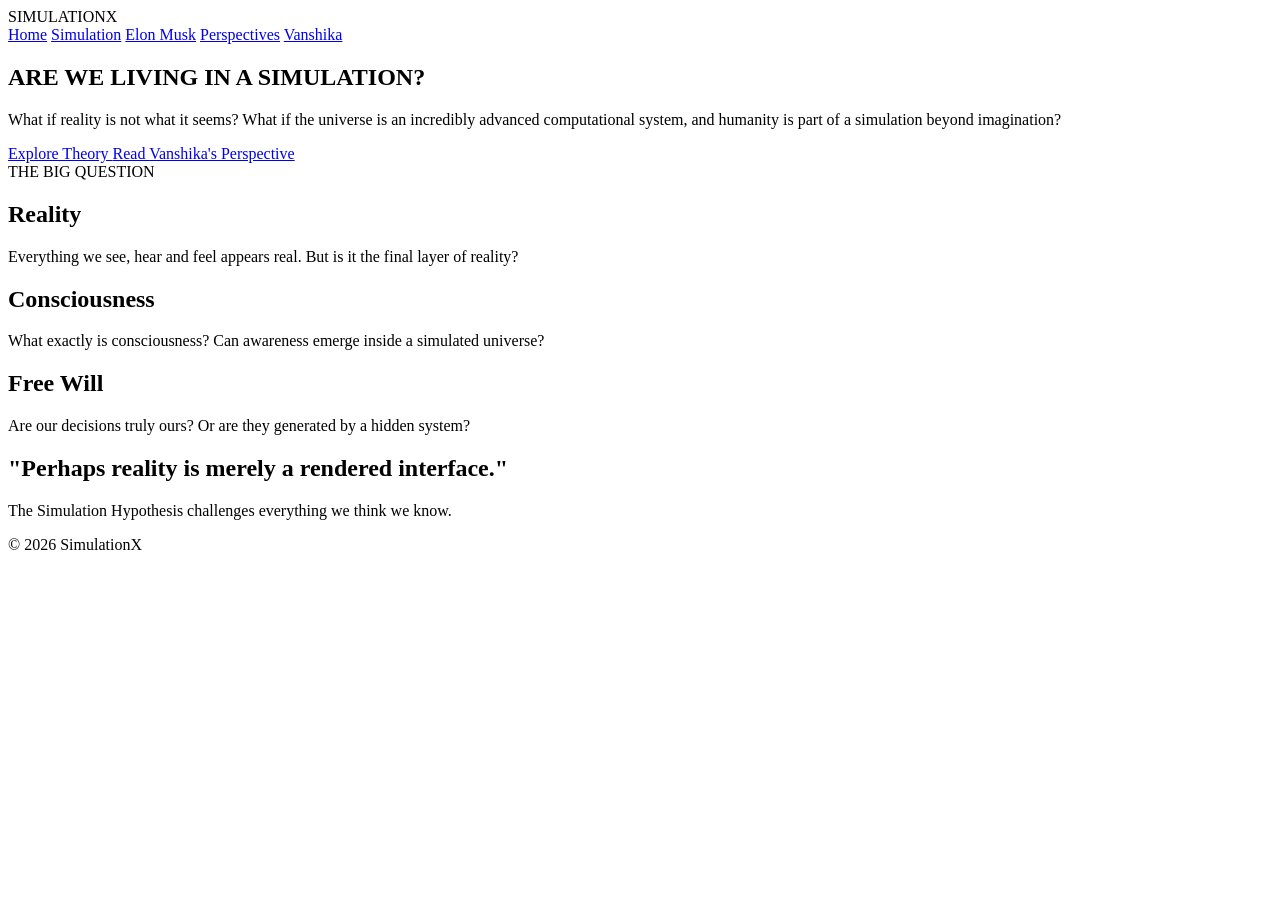
==== index.html @ 18ea6c25 "Create index.html" ====
<!DOCTYPE html>
<html lang="en">
<head>
<meta charset="UTF-8">
<meta name="viewport" content="width=device-width, initial-scale=1.0">
<title>Simulation Theory | Reality Beyond Reality</title>

<link rel="stylesheet" href="style.css">

<link href="https://fonts.googleapis.com/css2?family=Orbitron:wght@400;600;800&family=Poppins:wght@300;400;500;600&display=swap" rel="stylesheet">
</head>

<body>

<div id="particles"></div>

<header class="navbar">
    <div class="logo">
        SIMULATION<span>X</span>
    </div>

    <nav>
        <a href="index.html">Home</a>
        <a href="simulation.html">Simulation</a>
        <a href="elon.html">Elon Musk</a>
        <a href="perspectives.html">Perspectives</a>
        <a href="vanshika.html">Vanshika</a>
    </nav>
</header>

<section class="hero">

<div class="hero-content">

<div class="glow-circle"></div>

<h1>
ARE WE LIVING IN A
<span>SIMULATION?</span>
</h1>

<p>
What if reality is not what it seems?
What if the universe is an incredibly advanced computational system,
and humanity is part of a simulation beyond imagination?
</p>

<div class="hero-buttons">

<a href="simulation.html" class="btn">
Explore Theory
</a>

<a href="vanshika.html" class="btn-outline">
Read Vanshika's Perspective
</a>

</div>

</div>

</section>

<section class="section">

<div class="section-title">
THE BIG QUESTION
</div>

<div class="grid">

<div class="glass-card">
<h2>Reality</h2>

<p>
Everything we see, hear and feel appears real.
But is it the final layer of reality?
</p>
</div>

<div class="glass-card">
<h2>Consciousness</h2>

<p>
What exactly is consciousness?
Can awareness emerge inside a simulated universe?
</p>
</div>

<div class="glass-card">
<h2>Free Will</h2>

<p>
Are our decisions truly ours?
Or are they generated by a hidden system?
</p>
</div>

</div>

</section>

<section class="quote-section">

<h2>
"Perhaps reality is merely a rendered interface."
</h2>

<p>
The Simulation Hypothesis challenges everything we think we know.
</p>

</section>

<footer>

<p>
© 2026 SimulationX
</p>

</footer>

<script src="script.js"></script>

</body>
                                              </html>
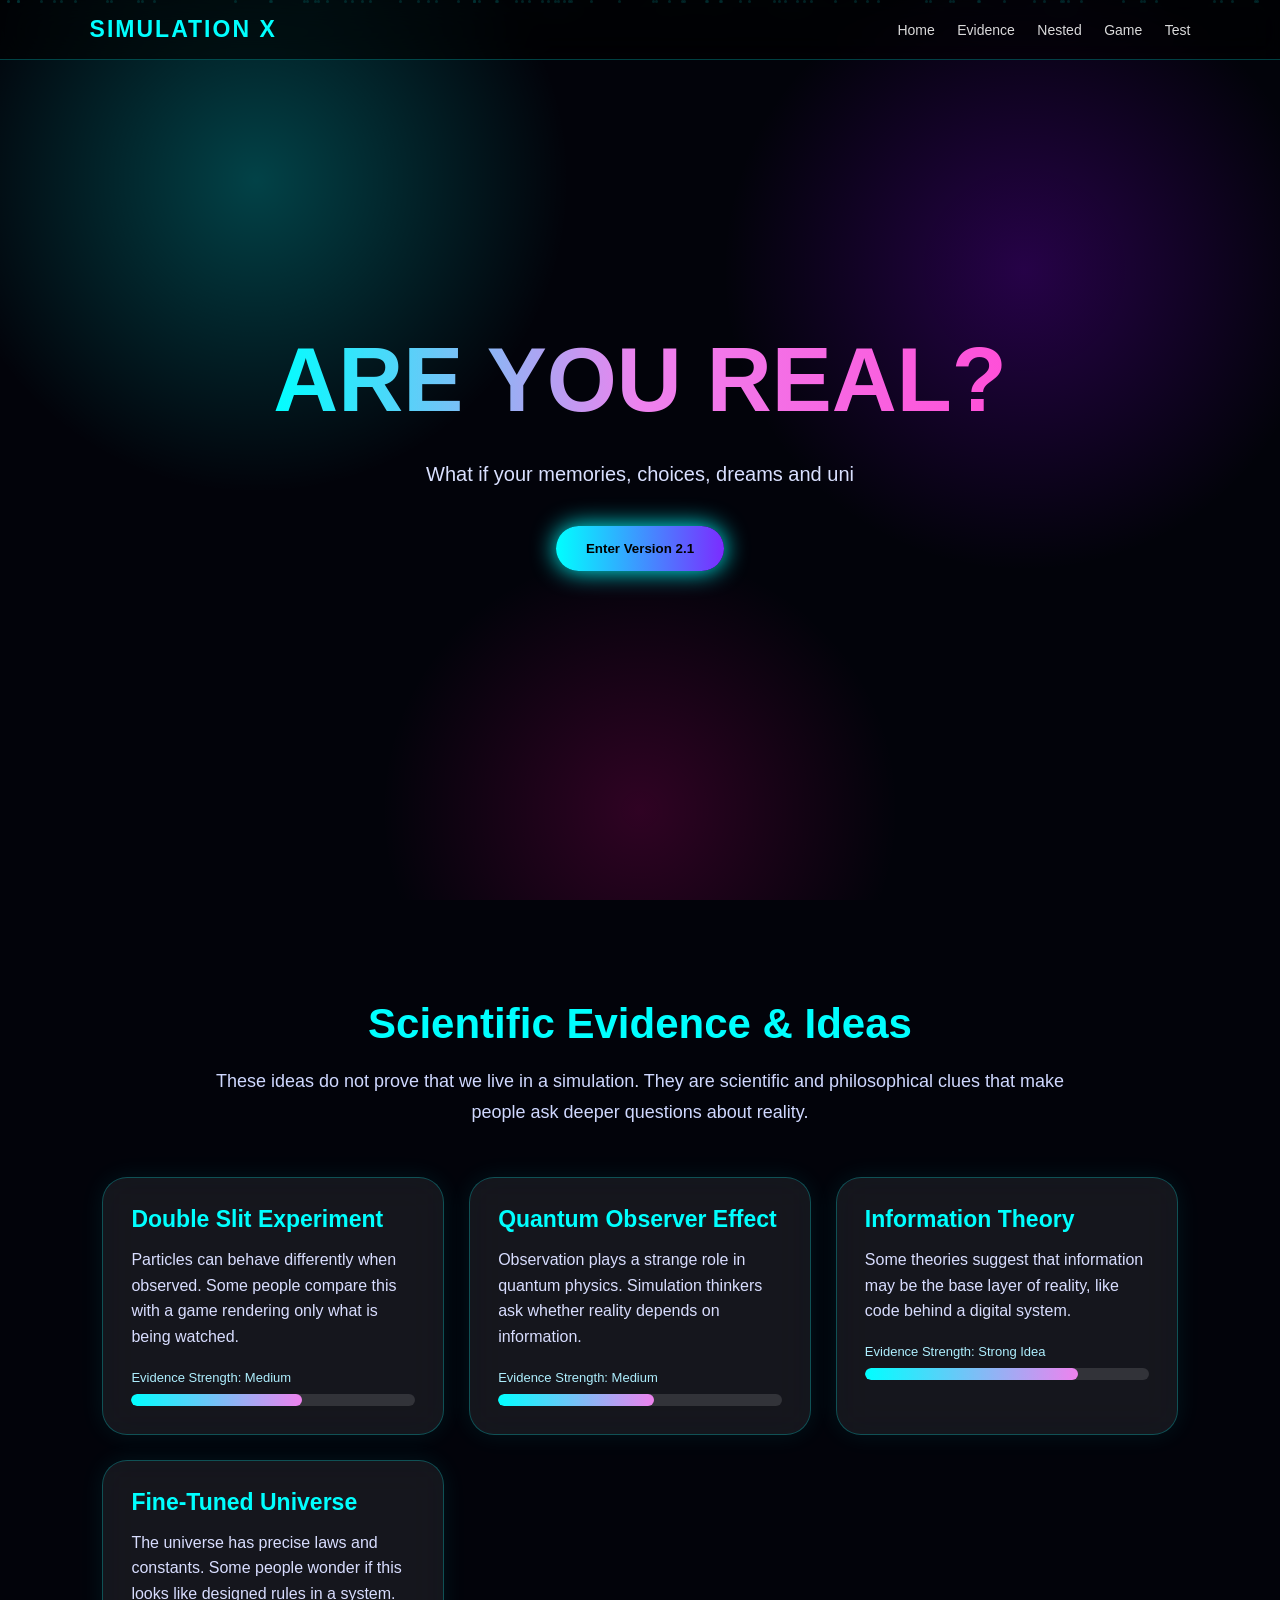
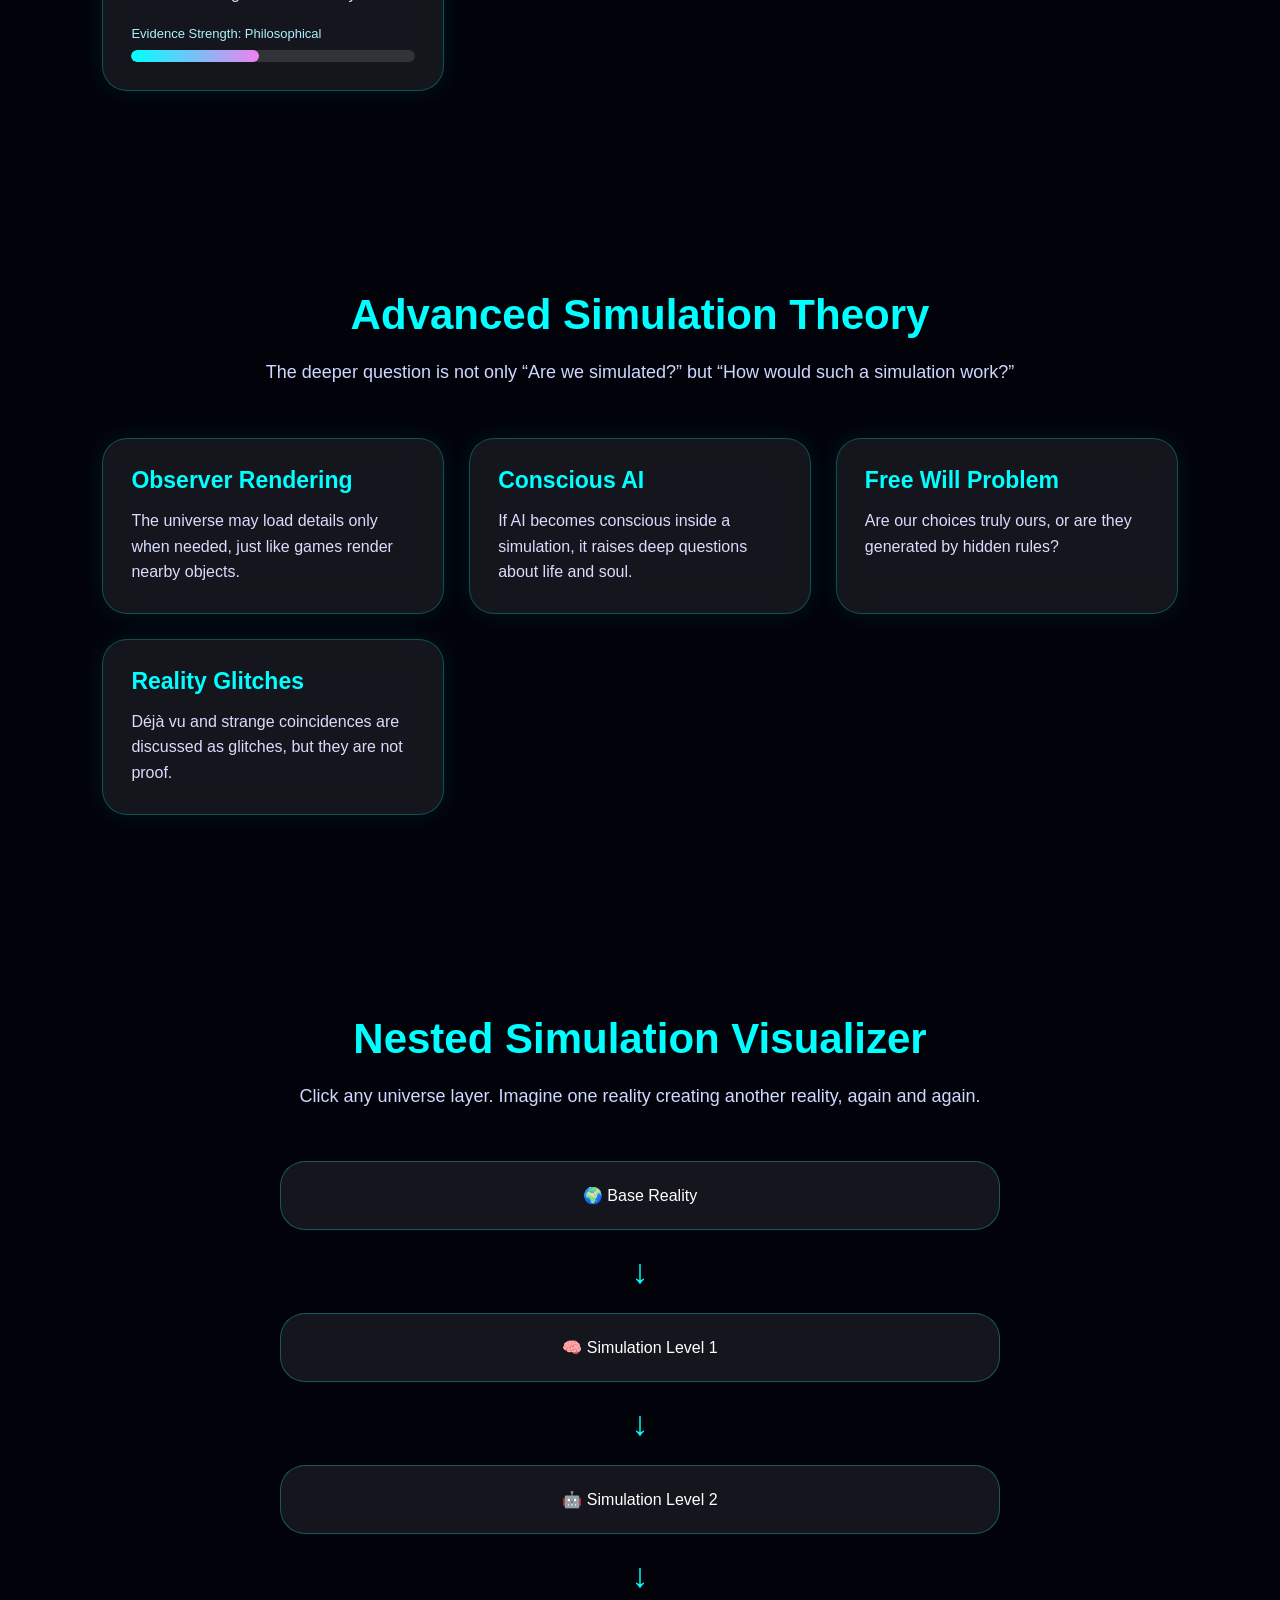
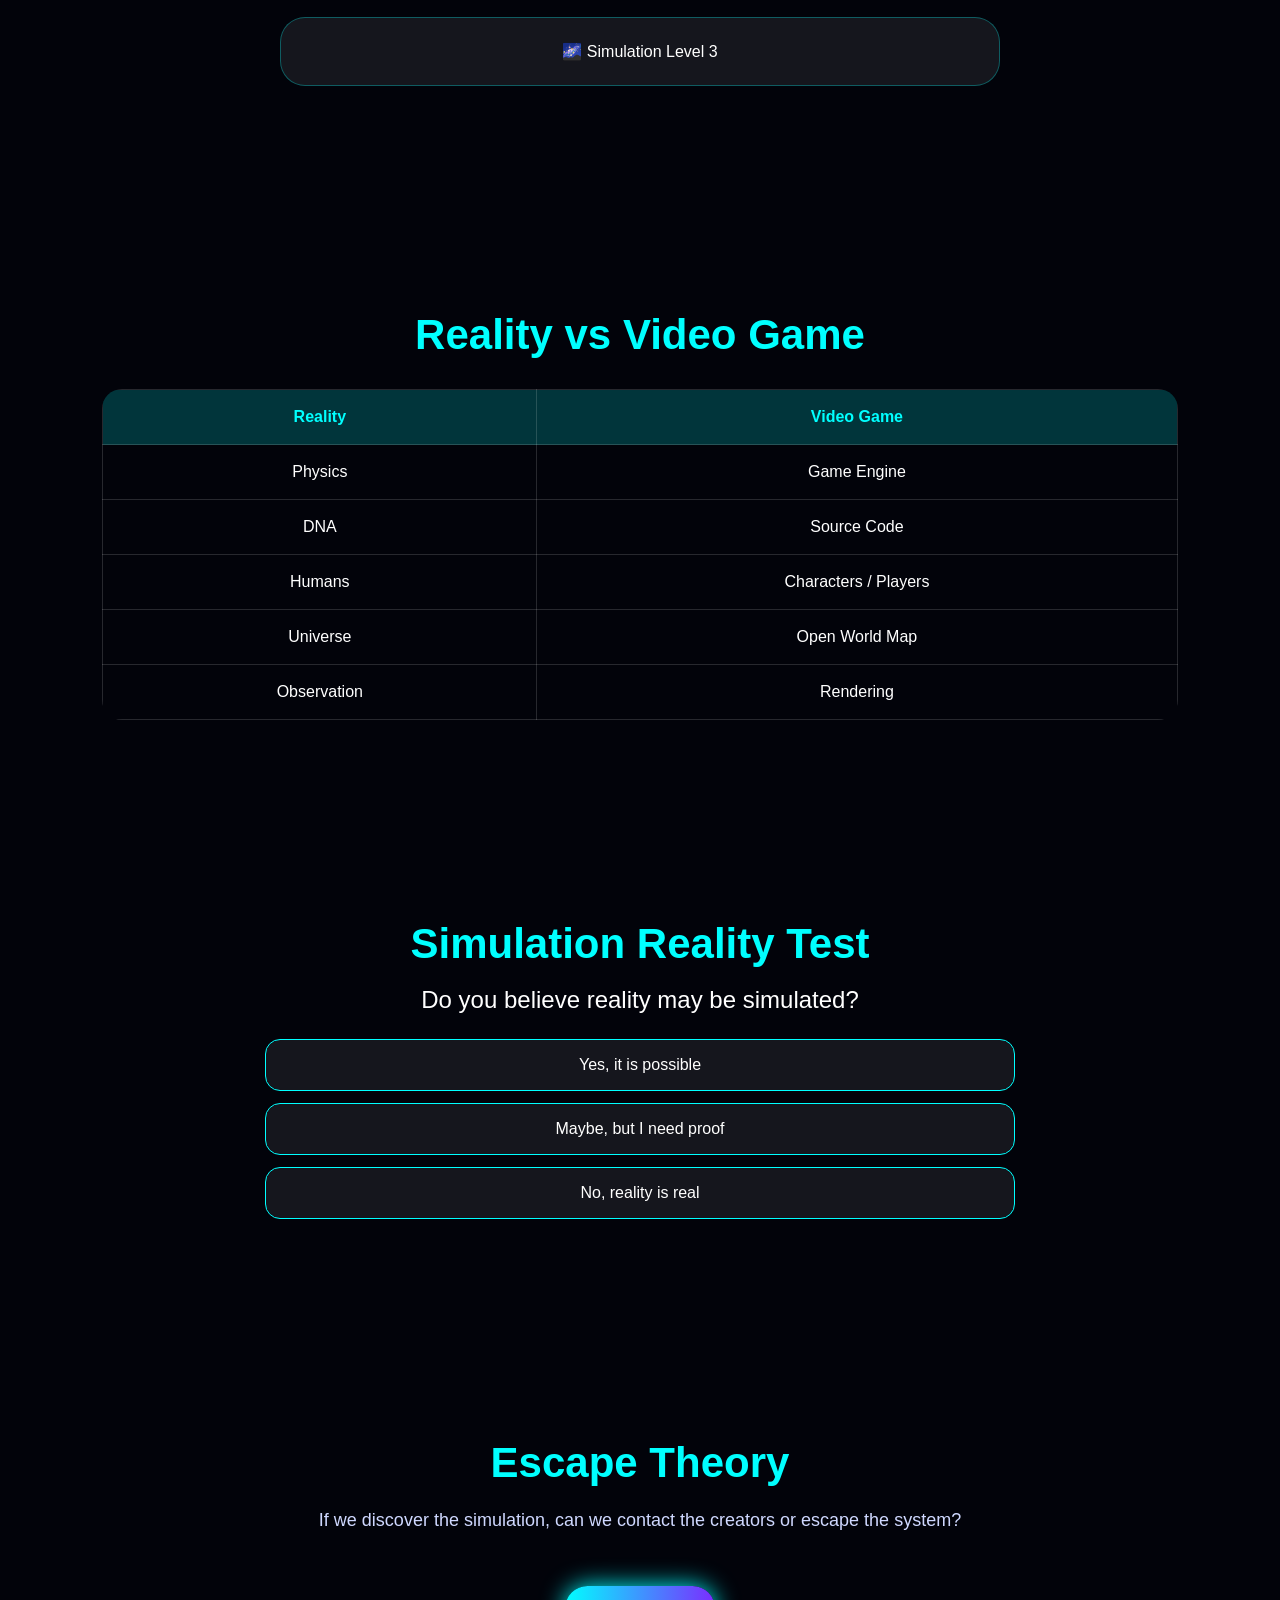
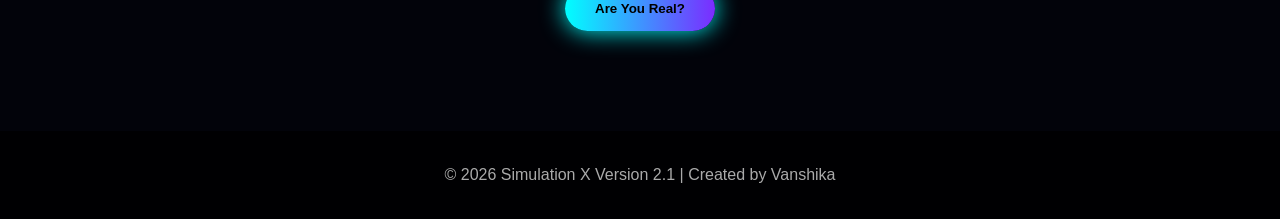
==== commit 9ceb2ec8: "Update index.html" ====
--- a/index.html
+++ b/index.html
@@ -1,126 +1,307 @@
 <!DOCTYPE html>
 <html lang="en">
 <head>
-<meta charset="UTF-8">
-<meta name="viewport" content="width=device-width, initial-scale=1.0">
-<title>Simulation Theory | Reality Beyond Reality</title>
-
-<link rel="stylesheet" href="style.css">
-
-<link href="https://fonts.googleapis.com/css2?family=Orbitron:wght@400;600;800&family=Poppins:wght@300;400;500;600&display=swap" rel="stylesheet">
+  <meta charset="UTF-8" />
+  <meta name="viewport" content="width=device-width, initial-scale=1.0" />
+  <title>Simulation X | Version 2.1</title>
+
+  <style>
+    *{margin:0;padding:0;box-sizing:border-box;font-family:Arial,sans-serif}
+    body{background:#02030a;color:white;overflow-x:hidden}
+    html{scroll-behavior:smooth}
+
+    .bg{
+      position:fixed;inset:0;z-index:-2;
+      background:
+      radial-gradient(circle at 20% 20%,rgba(0,255,255,.25),transparent 25%),
+      radial-gradient(circle at 80% 30%,rgba(145,0,255,.25),transparent 25%),
+      radial-gradient(circle at 50% 90%,rgba(255,0,150,.18),transparent 25%),
+      #02030a;
+    }
+
+    .particles{position:fixed;inset:0;z-index:-1;pointer-events:none}
+    .particle{
+      position:absolute;width:3px;height:3px;background:cyan;border-radius:50%;
+      animation:float 8s linear infinite;opacity:.7
+    }
+    @keyframes float{from{transform:translateY(100vh)}to{transform:translateY(-10vh)}}
+
+    header{
+      position:fixed;top:0;width:100%;z-index:100;
+      padding:16px 7%;display:flex;justify-content:space-between;align-items:center;
+      background:rgba(0,0,0,.6);backdrop-filter:blur(15px);
+      border-bottom:1px solid rgba(0,255,255,.25)
+    }
+    .logo{font-size:23px;font-weight:bold;color:cyan;letter-spacing:2px}
+    nav a{color:white;text-decoration:none;margin-left:18px;font-size:14px;opacity:.85}
+    nav a:hover{color:cyan}
+
+    section{padding:100px 8%}
+    .hero{
+      min-height:100vh;display:flex;align-items:center;justify-content:center;
+      flex-direction:column;text-align:center
+    }
+    .hero h1{
+      font-size:clamp(42px,8vw,90px);
+      background:linear-gradient(90deg,cyan,violet,#ff4fd8);
+      -webkit-background-clip:text;color:transparent;margin-bottom:25px
+    }
+    .hero p{max-width:850px;font-size:20px;color:#d9e0ff;line-height:1.7;margin-bottom:35px}
+
+    .btn{
+      padding:15px 30px;border:none;border-radius:40px;
+      background:linear-gradient(90deg,cyan,#7b2cff);
+      color:black;font-weight:bold;cursor:pointer;
+      box-shadow:0 0 25px cyan;transition:.3s
+    }
+    .btn:hover{transform:scale(1.08);box-shadow:0 0 45px cyan}
+
+    .title{text-align:center;font-size:42px;margin-bottom:18px;color:cyan}
+    .subtitle{text-align:center;color:#cfd8ff;max-width:900px;margin:0 auto 50px;line-height:1.7;font-size:18px}
+
+    .grid{display:grid;grid-template-columns:repeat(auto-fit,minmax(260px,1fr));gap:25px}
+    .card{
+      background:rgba(255,255,255,.08);
+      border:1px solid rgba(0,255,255,.25);
+      border-radius:25px;padding:28px;backdrop-filter:blur(18px);
+      box-shadow:0 0 25px rgba(0,255,255,.08);transition:.3s
+    }
+    .card:hover{transform:translateY(-10px);box-shadow:0 0 35px rgba(0,255,255,.35)}
+    .card h3{color:cyan;margin-bottom:14px;font-size:23px}
+    .card p{color:#d8ddff;line-height:1.6}
+
+    .meter{margin-top:18px}
+    .meter span{font-size:13px;color:#aeefff}
+    .bar{width:100%;height:12px;background:rgba(255,255,255,.12);border-radius:20px;margin-top:8px;overflow:hidden}
+    .fill{height:100%;border-radius:20px;background:linear-gradient(90deg,cyan,violet)}
+
+    .nested-box{max-width:900px;margin:auto;text-align:center}
+    .universe{
+      margin:22px auto;padding:24px;border-radius:25px;
+      background:rgba(255,255,255,.08);
+      border:1px solid rgba(0,255,255,.3);
+      width:80%;transition:.3s;cursor:pointer
+    }
+    .universe:hover{transform:scale(1.04);box-shadow:0 0 30px rgba(0,255,255,.4)}
+    .arrow{font-size:34px;color:cyan;margin:5px}
+
+    .compare{width:100%;border-collapse:collapse;margin-top:30px;border-radius:20px;overflow:hidden}
+    .compare th,.compare td{border:1px solid rgba(255,255,255,.15);padding:18px;text-align:center}
+    .compare th{background:rgba(0,255,255,.2);color:cyan}
+
+    .quiz-box{max-width:750px;margin:auto;text-align:center}
+    .quiz-question{font-size:24px;margin-bottom:25px}
+    .options button{
+      display:block;width:100%;margin:12px 0;padding:16px;border-radius:15px;
+      border:1px solid cyan;background:rgba(255,255,255,.08);color:white;
+      cursor:pointer;font-size:16px
+    }
+    .options button:hover{background:rgba(0,255,255,.25)}
+    #result{margin-top:20px;color:cyan}
+
+    .glitch-screen{
+      display:none;position:fixed;inset:0;background:black;color:#00ffcc;
+      z-index:999;padding:50px;font-size:22px;line-height:1.8;
+      animation:glitch .15s infinite
+    }
+    @keyframes glitch{
+      0%{text-shadow:2px 0 red}
+      50%{text-shadow:-2px 0 blue}
+      100%{text-shadow:2px 0 lime}
+    }
+
+    footer{text-align:center;padding:35px;background:rgba(0,0,0,.75);color:#aaa}
+
+    @media(max-width:768px){
+      header{flex-direction:column;gap:12px}
+      nav a{margin:0 6px;font-size:12px}
+      section{padding:90px 5%}
+      .universe{width:100%}
+    }
+  </style>
 </head>
 
 <body>
-
-<div id="particles"></div>
-
-<header class="navbar">
-    <div class="logo">
-        SIMULATION<span>X</span>
-    </div>
-
+  <div class="bg"></div>
+  <div class="particles" id="particles"></div>
+
+  <header>
+    <div class="logo">SIMULATION X</div>
     <nav>
-        <a href="index.html">Home</a>
-        <a href="simulation.html">Simulation</a>
-        <a href="elon.html">Elon Musk</a>
-        <a href="perspectives.html">Perspectives</a>
-        <a href="vanshika.html">Vanshika</a>
+      <a href="#home">Home</a>
+      <a href="#evidence">Evidence</a>
+      <a href="#nested">Nested</a>
+      <a href="#comparison">Game</a>
+      <a href="#quiz">Test</a>
     </nav>
-</header>
-
-<section class="hero">
-
-<div class="hero-content">
-
-<div class="glow-circle"></div>
-
-<h1>
-ARE WE LIVING IN A
-<span>SIMULATION?</span>
-</h1>
-
-<p>
-What if reality is not what it seems?
-What if the universe is an incredibly advanced computational system,
-and humanity is part of a simulation beyond imagination?
-</p>
-
-<div class="hero-buttons">
-
-<a href="simulation.html" class="btn">
-Explore Theory
-</a>
-
-<a href="vanshika.html" class="btn-outline">
-Read Vanshika's Perspective
-</a>
-
-</div>
-
-</div>
-
-</section>
-
-<section class="section">
-
-<div class="section-title">
-THE BIG QUESTION
-</div>
-
-<div class="grid">
-
-<div class="glass-card">
-<h2>Reality</h2>
-
-<p>
-Everything we see, hear and feel appears real.
-But is it the final layer of reality?
-</p>
-</div>
-
-<div class="glass-card">
-<h2>Consciousness</h2>
-
-<p>
-What exactly is consciousness?
-Can awareness emerge inside a simulated universe?
-</p>
-</div>
-
-<div class="glass-card">
-<h2>Free Will</h2>
-
-<p>
-Are our decisions truly ours?
-Or are they generated by a hidden system?
-</p>
-</div>
-
-</div>
-
-</section>
-
-<section class="quote-section">
-
-<h2>
-"Perhaps reality is merely a rendered interface."
-</h2>
-
-<p>
-The Simulation Hypothesis challenges everything we think we know.
-</p>
-
-</section>
-
-<footer>
-
-<p>
-© 2026 SimulationX
-</p>
-
-</footer>
-
-<script src="script.js"></script>
-
+  </header>
+
+  <section class="hero" id="home">
+    <h1>ARE YOU REAL?</h1>
+    <p id="typing"></p>
+    <button class="btn" onclick="document.querySelector('#evidence').scrollIntoView({behavior:'smooth'})">
+      Enter Version 2.1
+    </button>
+  </section>
+
+  <section id="evidence">
+    <h2 class="title">Scientific Evidence & Ideas</h2>
+    <p class="subtitle">
+      These ideas do not prove that we live in a simulation. They are scientific and philosophical clues that make people ask deeper questions about reality.
+    </p>
+
+    <div class="grid">
+      <div class="card">
+        <h3>Double Slit Experiment</h3>
+        <p>Particles can behave differently when observed. Some people compare this with a game rendering only what is being watched.</p>
+        <div class="meter"><span>Evidence Strength: Medium</span><div class="bar"><div class="fill" style="width:60%"></div></div></div>
+      </div>
+
+      <div class="card">
+        <h3>Quantum Observer Effect</h3>
+        <p>Observation plays a strange role in quantum physics. Simulation thinkers ask whether reality depends on information.</p>
+        <div class="meter"><span>Evidence Strength: Medium</span><div class="bar"><div class="fill" style="width:55%"></div></div></div>
+      </div>
+
+      <div class="card">
+        <h3>Information Theory</h3>
+        <p>Some theories suggest that information may be the base layer of reality, like code behind a digital system.</p>
+        <div class="meter"><span>Evidence Strength: Strong Idea</span><div class="bar"><div class="fill" style="width:75%"></div></div></div>
+      </div>
+
+      <div class="card">
+        <h3>Fine-Tuned Universe</h3>
+        <p>The universe has precise laws and constants. Some people wonder if this looks like designed rules in a system.</p>
+        <div class="meter"><span>Evidence Strength: Philosophical</span><div class="bar"><div class="fill" style="width:45%"></div></div></div>
+      </div>
+    </div>
+  </section>
+
+  <section id="advanced">
+    <h2 class="title">Advanced Simulation Theory</h2>
+    <p class="subtitle">
+      The deeper question is not only “Are we simulated?” but “How would such a simulation work?”
+    </p>
+
+    <div class="grid">
+      <div class="card"><h3>Observer Rendering</h3><p>The universe may load details only when needed, just like games render nearby objects.</p></div>
+      <div class="card"><h3>Conscious AI</h3><p>If AI becomes conscious inside a simulation, it raises deep questions about life and soul.</p></div>
+      <div class="card"><h3>Free Will Problem</h3><p>Are our choices truly ours, or are they generated by hidden rules?</p></div>
+      <div class="card"><h3>Reality Glitches</h3><p>Déjà vu and strange coincidences are discussed as glitches, but they are not proof.</p></div>
+    </div>
+  </section>
+
+  <section id="nested">
+    <h2 class="title">Nested Simulation Visualizer</h2>
+    <p class="subtitle">
+      Click any universe layer. Imagine one reality creating another reality, again and again.
+    </p>
+
+    <div class="nested-box">
+      <div class="universe" onclick="showLayer('Base Reality')">🌍 Base Reality</div>
+      <div class="arrow">↓</div>
+      <div class="universe" onclick="showLayer('Simulation Level 1')">🧠 Simulation Level 1</div>
+      <div class="arrow">↓</div>
+      <div class="universe" onclick="showLayer('Simulation Level 2')">🤖 Simulation Level 2</div>
+      <div class="arrow">↓</div>
+      <div class="universe" onclick="showLayer('Simulation Level 3')">🌌 Simulation Level 3</div>
+      <h3 id="layerText" style="margin-top:25px;color:cyan;"></h3>
+    </div>
+  </section>
+
+  <section id="comparison">
+    <h2 class="title">Reality vs Video Game</h2>
+    <table class="compare">
+      <tr><th>Reality</th><th>Video Game</th></tr>
+      <tr><td>Physics</td><td>Game Engine</td></tr>
+      <tr><td>DNA</td><td>Source Code</td></tr>
+      <tr><td>Humans</td><td>Characters / Players</td></tr>
+      <tr><td>Universe</td><td>Open World Map</td></tr>
+      <tr><td>Observation</td><td>Rendering</td></tr>
+    </table>
+  </section>
+
+  <section id="quiz">
+    <h2 class="title">Simulation Reality Test</h2>
+    <div class="quiz-box">
+      <p class="quiz-question">Do you believe reality may be simulated?</p>
+      <div class="options">
+        <button onclick="answer(1)">Yes, it is possible</button>
+        <button onclick="answer(2)">Maybe, but I need proof</button>
+        <button onclick="answer(3)">No, reality is real</button>
+      </div>
+      <h3 id="result"></h3>
+    </div>
+  </section>
+
+  <section id="escape">
+    <h2 class="title">Escape Theory</h2>
+    <p class="subtitle">
+      If we discover the simulation, can we contact the creators or escape the system?
+    </p>
+    <div style="text-align:center;">
+      <button class="btn" onclick="activateGlitch()">Are You Real?</button>
+    </div>
+  </section>
+
+  <div class="glitch-screen" id="glitch">
+    SYSTEM ERROR...<br>
+    Reality Check Started...<br>
+    Searching Consciousness...<br>
+    Free Will Status: Unknown<br>
+    Universe Layer: Hidden<br><br>
+    Final Message:<br>
+    You may never know whether reality is real.<br>
+    But your choices still matter.<br><br>
+    <button class="btn" onclick="closeGlitch()">Return to Reality</button>
+  </div>
+
+  <footer>
+    © 2026 Simulation X Version 2.1 | Created by Vanshika
+  </footer>
+
+  <script>
+    const text = "What if your memories, choices, dreams and universe are part of an advanced simulation?";
+    let index = 0;
+
+    function typeText(){
+      if(index < text.length){
+        document.getElementById("typing").innerHTML += text.charAt(index);
+        index++;
+        setTimeout(typeText,45);
+      }
+    }
+    typeText();
+
+    const particles = document.getElementById("particles");
+    for(let i=0;i<90;i++){
+      const p=document.createElement("div");
+      p.className="particle";
+      p.style.left=Math.random()*100+"vw";
+      p.style.animationDelay=Math.random()*8+"s";
+      p.style.animationDuration=5+Math.random()*8+"s";
+      particles.appendChild(p);
+    }
+
+    function showLayer(layer){
+      document.getElementById("layerText").innerHTML =
+      layer + " selected: Reality may be only one layer inside a much bigger structure.";
+    }
+
+    function answer(option){
+      const result=document.getElementById("result");
+      if(option===1){result.innerHTML="Result: Simulation Explorer 🌌";}
+      else if(option===2){result.innerHTML="Result: Scientific Thinker 🔬";}
+      else{result.innerHTML="Result: Reality Defender 🌍";}
+    }
+
+    function activateGlitch(){
+      document.getElementById("glitch").style.display="block";
+    }
+
+    function closeGlitch(){
+      document.getElementById("glitch").style.display="none";
+    }
+  </script>
 </body>
-                                              </html>
+    </html>
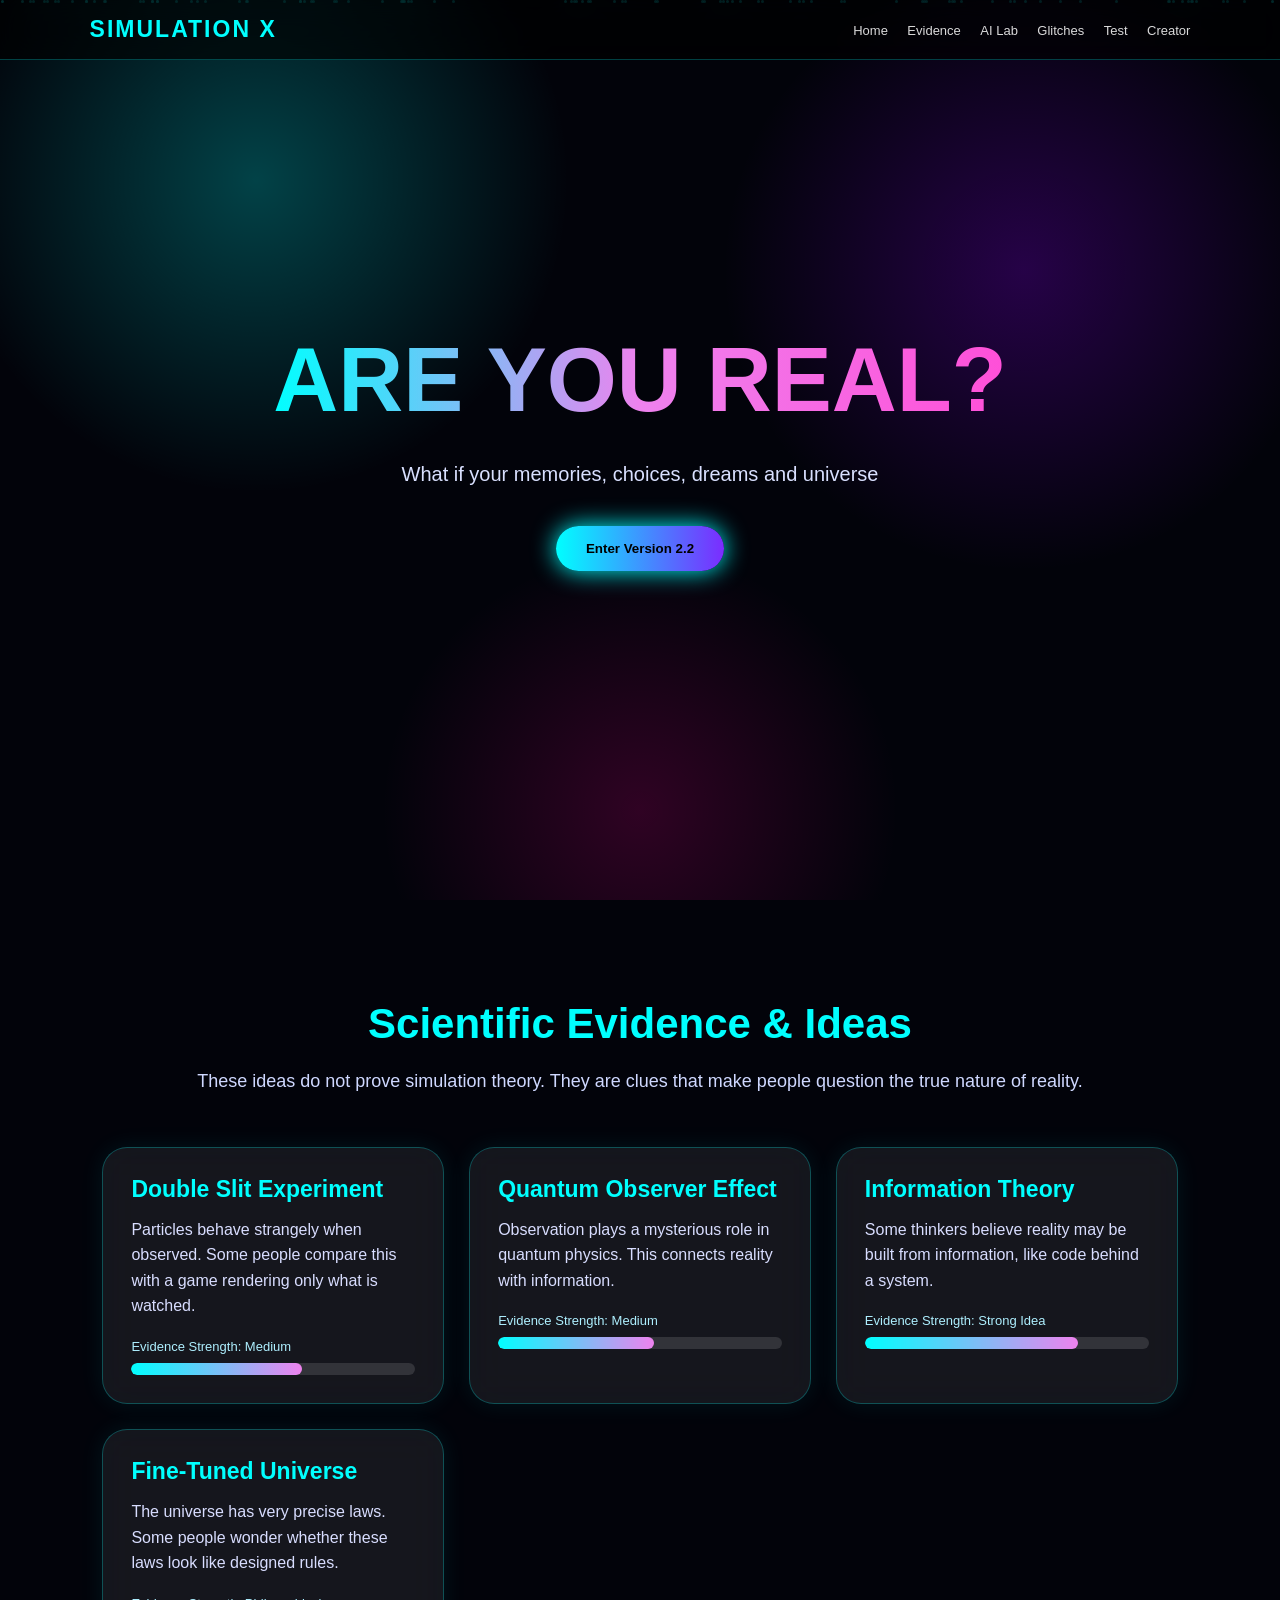
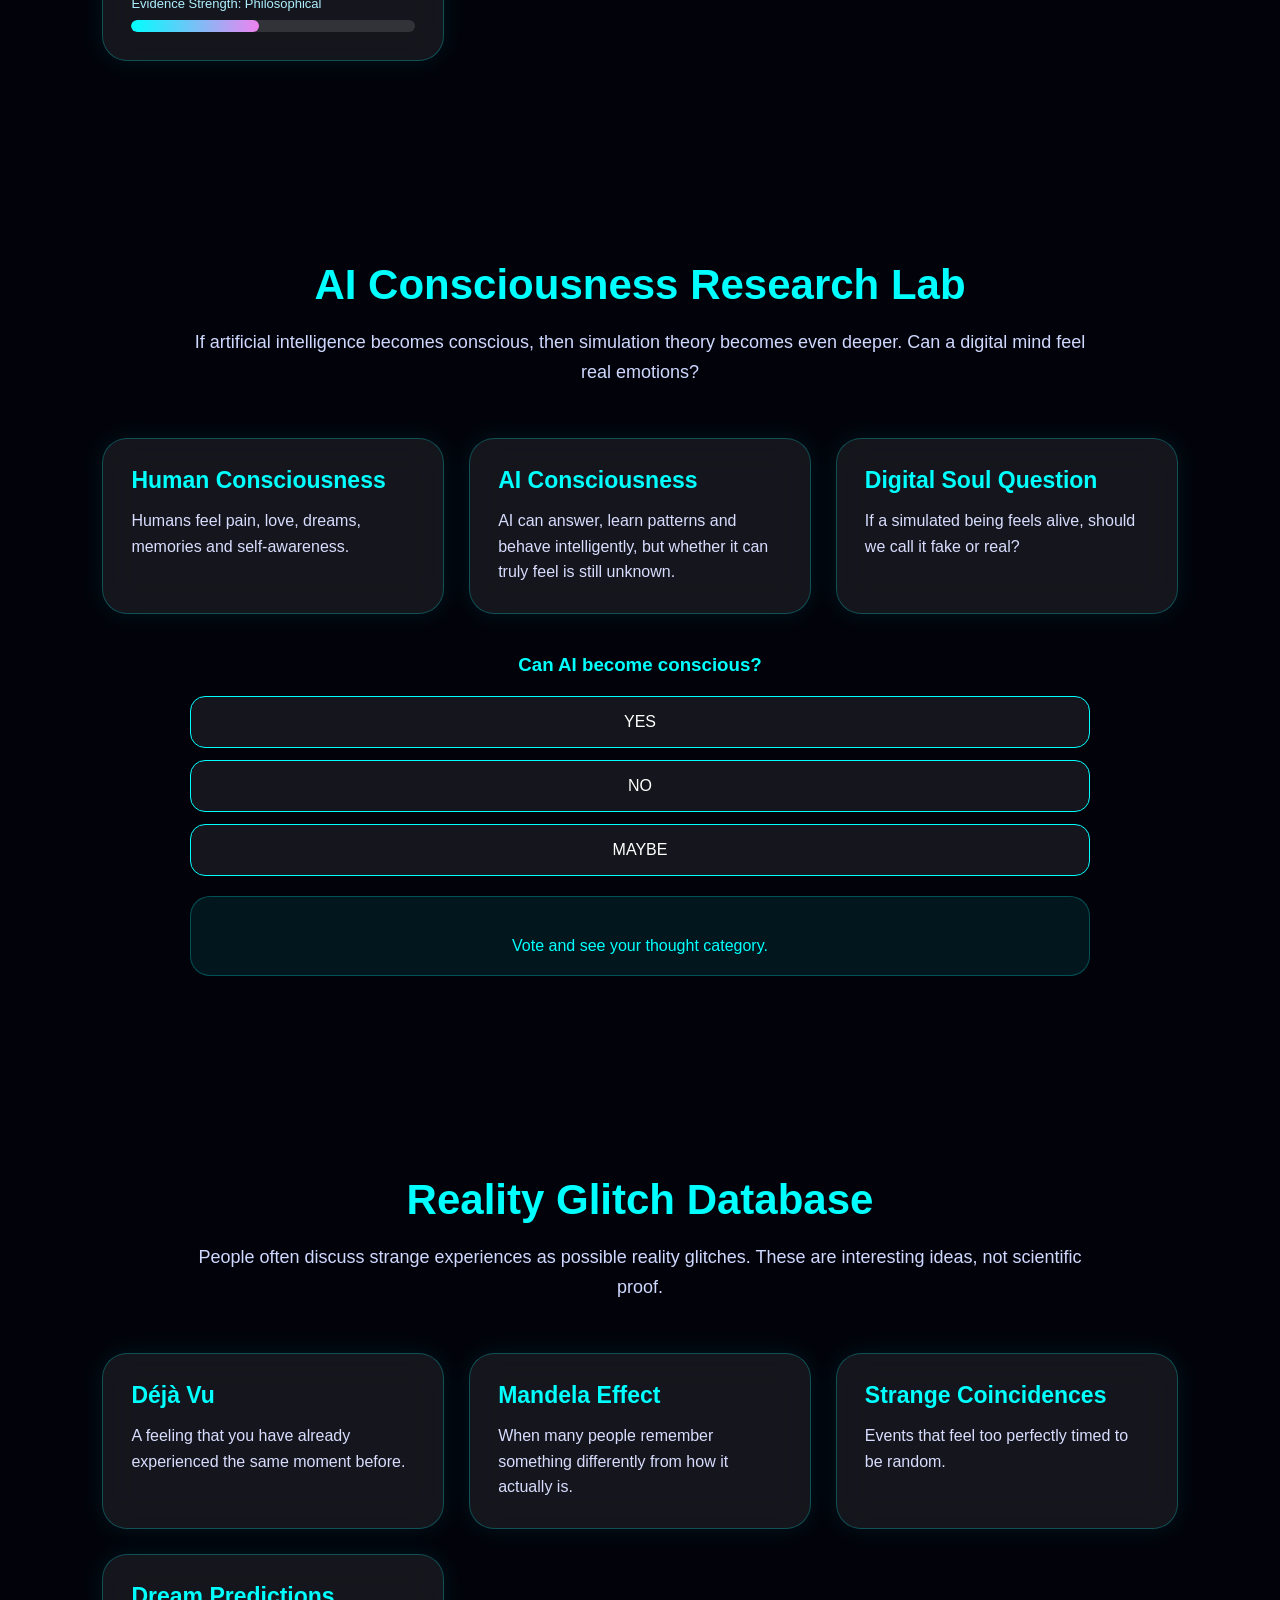
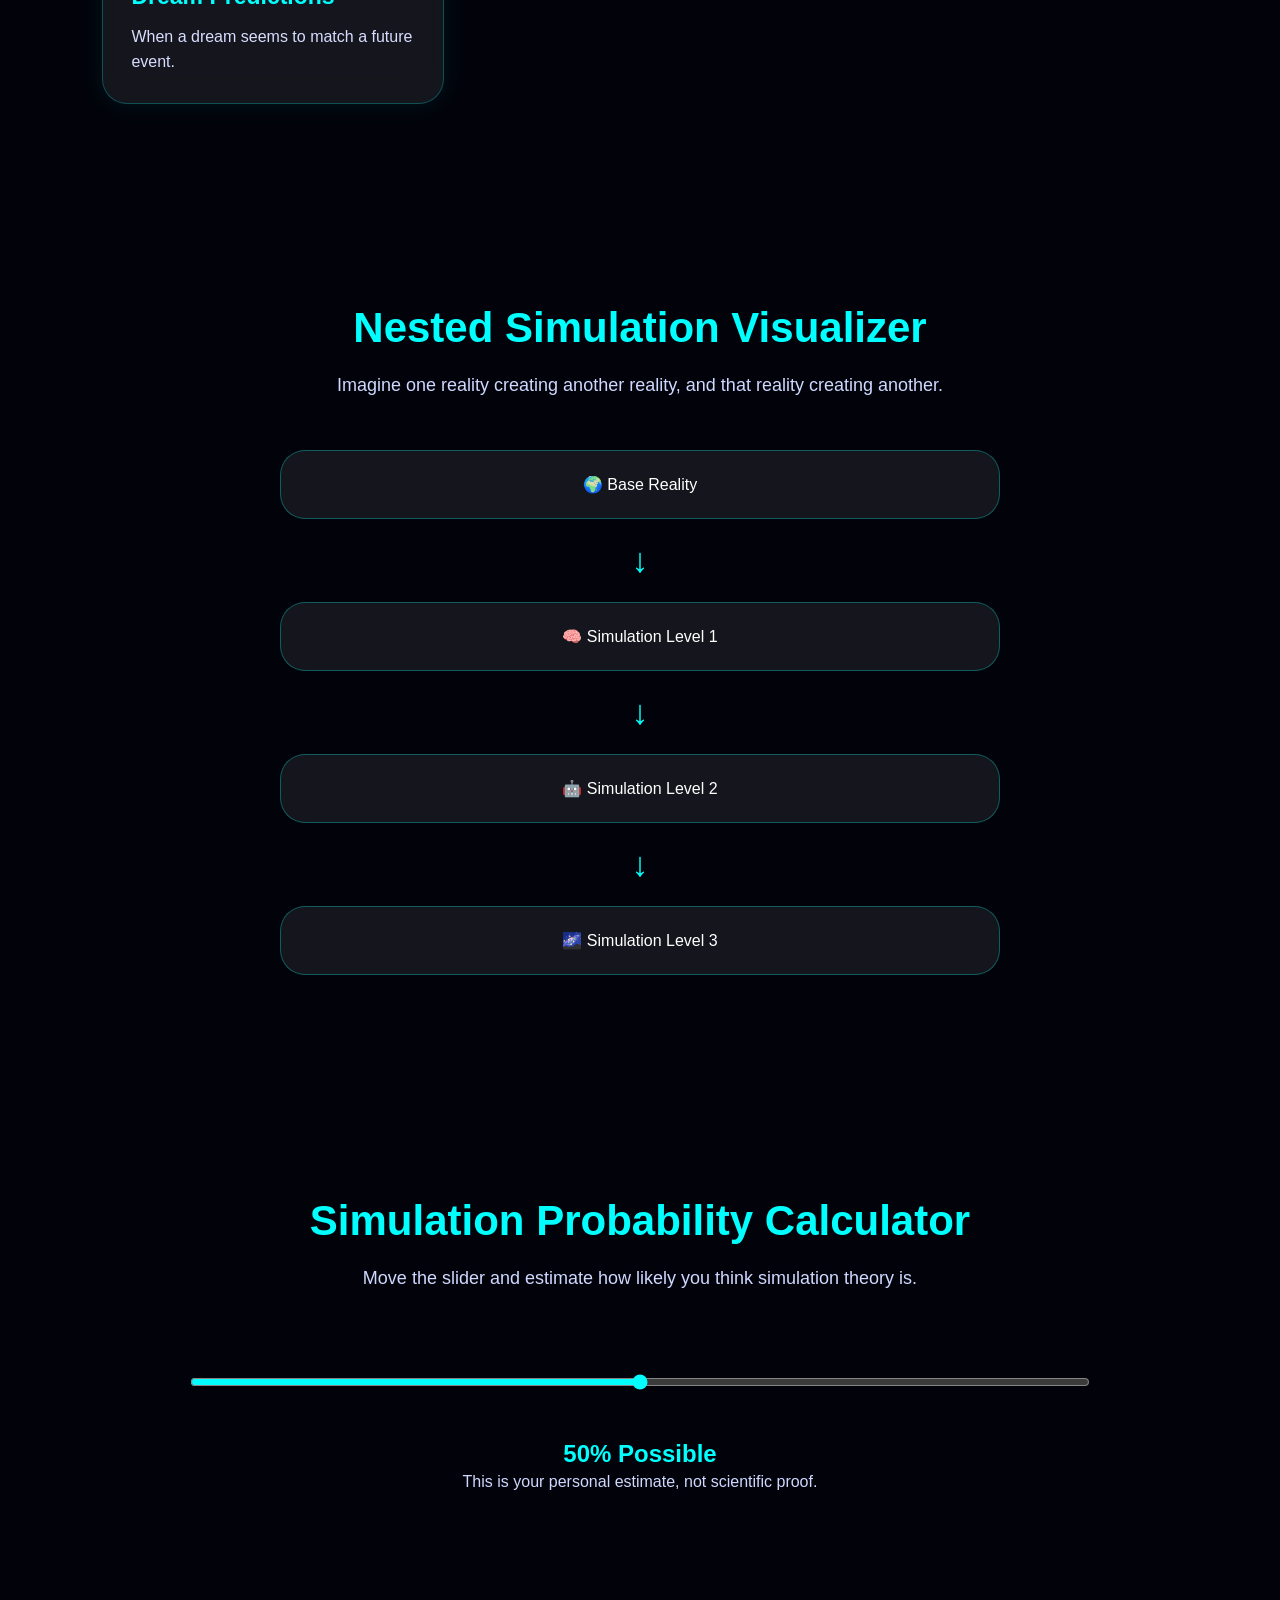
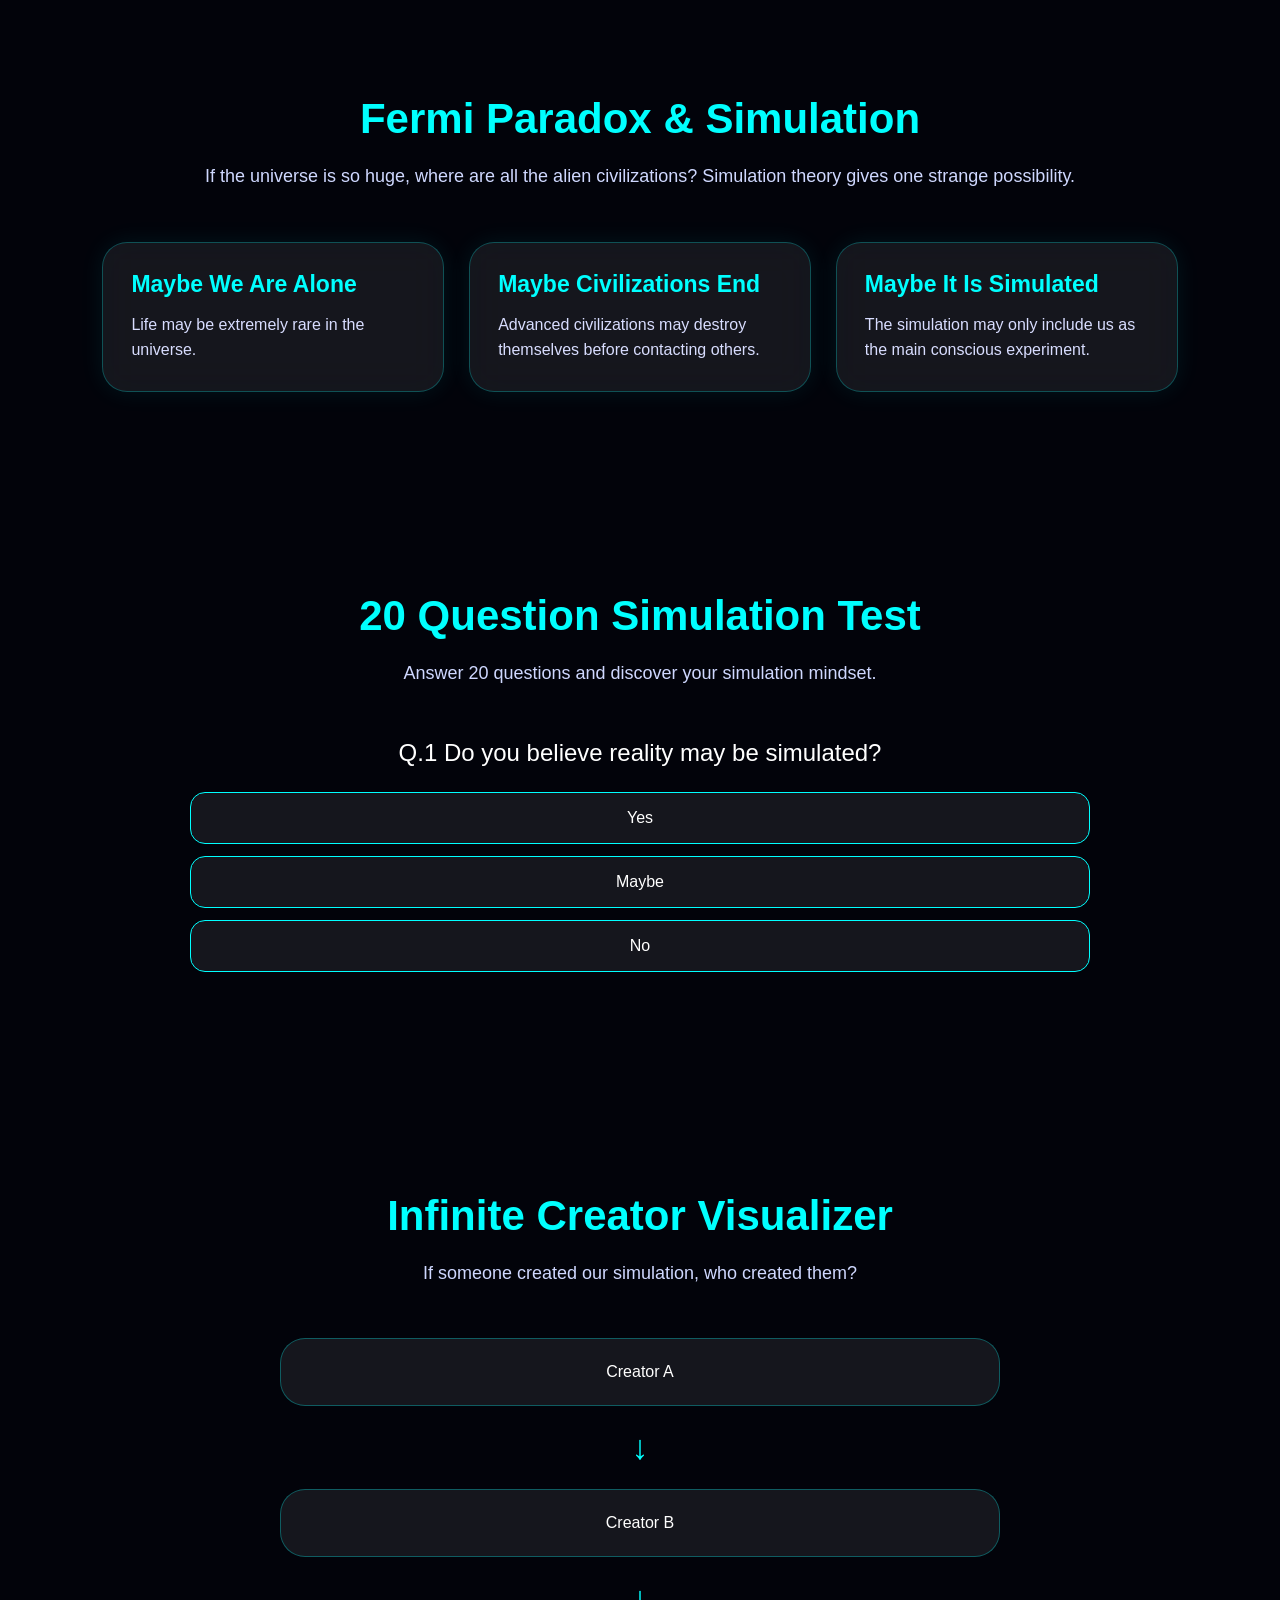
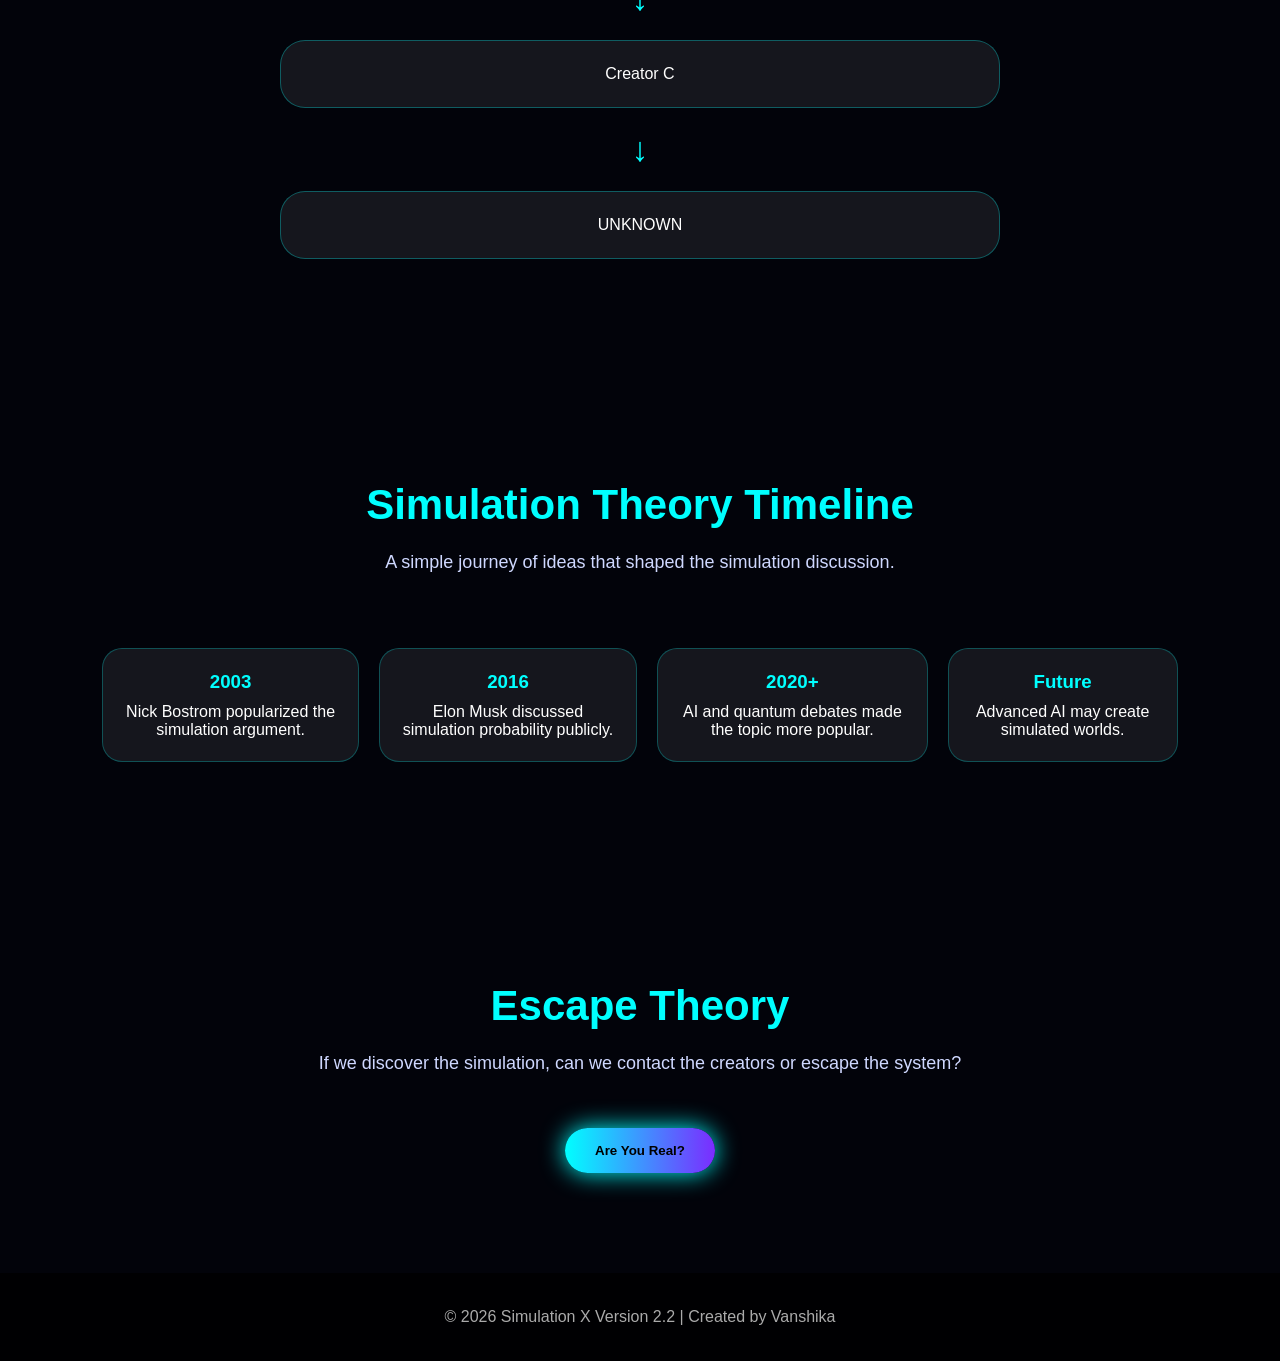
==== commit 124465b3: "Update index.html" ====
--- a/index.html
+++ b/index.html
@@ -1,307 +1,512 @@
 <!DOCTYPE html>
 <html lang="en">
 <head>
-  <meta charset="UTF-8" />
-  <meta name="viewport" content="width=device-width, initial-scale=1.0" />
-  <title>Simulation X | Version 2.1</title>
-
-  <style>
-    *{margin:0;padding:0;box-sizing:border-box;font-family:Arial,sans-serif}
-    body{background:#02030a;color:white;overflow-x:hidden}
-    html{scroll-behavior:smooth}
-
-    .bg{
-      position:fixed;inset:0;z-index:-2;
-      background:
-      radial-gradient(circle at 20% 20%,rgba(0,255,255,.25),transparent 25%),
-      radial-gradient(circle at 80% 30%,rgba(145,0,255,.25),transparent 25%),
-      radial-gradient(circle at 50% 90%,rgba(255,0,150,.18),transparent 25%),
-      #02030a;
-    }
-
-    .particles{position:fixed;inset:0;z-index:-1;pointer-events:none}
-    .particle{
-      position:absolute;width:3px;height:3px;background:cyan;border-radius:50%;
-      animation:float 8s linear infinite;opacity:.7
-    }
-    @keyframes float{from{transform:translateY(100vh)}to{transform:translateY(-10vh)}}
-
-    header{
-      position:fixed;top:0;width:100%;z-index:100;
-      padding:16px 7%;display:flex;justify-content:space-between;align-items:center;
-      background:rgba(0,0,0,.6);backdrop-filter:blur(15px);
-      border-bottom:1px solid rgba(0,255,255,.25)
-    }
-    .logo{font-size:23px;font-weight:bold;color:cyan;letter-spacing:2px}
-    nav a{color:white;text-decoration:none;margin-left:18px;font-size:14px;opacity:.85}
-    nav a:hover{color:cyan}
-
-    section{padding:100px 8%}
-    .hero{
-      min-height:100vh;display:flex;align-items:center;justify-content:center;
-      flex-direction:column;text-align:center
-    }
-    .hero h1{
-      font-size:clamp(42px,8vw,90px);
-      background:linear-gradient(90deg,cyan,violet,#ff4fd8);
-      -webkit-background-clip:text;color:transparent;margin-bottom:25px
-    }
-    .hero p{max-width:850px;font-size:20px;color:#d9e0ff;line-height:1.7;margin-bottom:35px}
-
-    .btn{
-      padding:15px 30px;border:none;border-radius:40px;
-      background:linear-gradient(90deg,cyan,#7b2cff);
-      color:black;font-weight:bold;cursor:pointer;
-      box-shadow:0 0 25px cyan;transition:.3s
-    }
-    .btn:hover{transform:scale(1.08);box-shadow:0 0 45px cyan}
-
-    .title{text-align:center;font-size:42px;margin-bottom:18px;color:cyan}
-    .subtitle{text-align:center;color:#cfd8ff;max-width:900px;margin:0 auto 50px;line-height:1.7;font-size:18px}
-
-    .grid{display:grid;grid-template-columns:repeat(auto-fit,minmax(260px,1fr));gap:25px}
-    .card{
-      background:rgba(255,255,255,.08);
-      border:1px solid rgba(0,255,255,.25);
-      border-radius:25px;padding:28px;backdrop-filter:blur(18px);
-      box-shadow:0 0 25px rgba(0,255,255,.08);transition:.3s
-    }
-    .card:hover{transform:translateY(-10px);box-shadow:0 0 35px rgba(0,255,255,.35)}
-    .card h3{color:cyan;margin-bottom:14px;font-size:23px}
-    .card p{color:#d8ddff;line-height:1.6}
-
-    .meter{margin-top:18px}
-    .meter span{font-size:13px;color:#aeefff}
-    .bar{width:100%;height:12px;background:rgba(255,255,255,.12);border-radius:20px;margin-top:8px;overflow:hidden}
-    .fill{height:100%;border-radius:20px;background:linear-gradient(90deg,cyan,violet)}
-
-    .nested-box{max-width:900px;margin:auto;text-align:center}
-    .universe{
-      margin:22px auto;padding:24px;border-radius:25px;
-      background:rgba(255,255,255,.08);
-      border:1px solid rgba(0,255,255,.3);
-      width:80%;transition:.3s;cursor:pointer
-    }
-    .universe:hover{transform:scale(1.04);box-shadow:0 0 30px rgba(0,255,255,.4)}
-    .arrow{font-size:34px;color:cyan;margin:5px}
-
-    .compare{width:100%;border-collapse:collapse;margin-top:30px;border-radius:20px;overflow:hidden}
-    .compare th,.compare td{border:1px solid rgba(255,255,255,.15);padding:18px;text-align:center}
-    .compare th{background:rgba(0,255,255,.2);color:cyan}
-
-    .quiz-box{max-width:750px;margin:auto;text-align:center}
-    .quiz-question{font-size:24px;margin-bottom:25px}
-    .options button{
-      display:block;width:100%;margin:12px 0;padding:16px;border-radius:15px;
-      border:1px solid cyan;background:rgba(255,255,255,.08);color:white;
-      cursor:pointer;font-size:16px
-    }
-    .options button:hover{background:rgba(0,255,255,.25)}
-    #result{margin-top:20px;color:cyan}
-
-    .glitch-screen{
-      display:none;position:fixed;inset:0;background:black;color:#00ffcc;
-      z-index:999;padding:50px;font-size:22px;line-height:1.8;
-      animation:glitch .15s infinite
-    }
-    @keyframes glitch{
-      0%{text-shadow:2px 0 red}
-      50%{text-shadow:-2px 0 blue}
-      100%{text-shadow:2px 0 lime}
-    }
-
-    footer{text-align:center;padding:35px;background:rgba(0,0,0,.75);color:#aaa}
-
-    @media(max-width:768px){
-      header{flex-direction:column;gap:12px}
-      nav a{margin:0 6px;font-size:12px}
-      section{padding:90px 5%}
-      .universe{width:100%}
-    }
-  </style>
+<meta charset="UTF-8">
+<meta name="viewport" content="width=device-width, initial-scale=1.0">
+<title>Simulation X | Version 2.2</title>
+
+<style>
+*{margin:0;padding:0;box-sizing:border-box;font-family:Arial,sans-serif}
+html{scroll-behavior:smooth}
+body{background:#02030a;color:white;overflow-x:hidden}
+
+.bg{
+position:fixed;inset:0;z-index:-2;
+background:
+radial-gradient(circle at 20% 20%,rgba(0,255,255,.25),transparent 25%),
+radial-gradient(circle at 80% 30%,rgba(145,0,255,.25),transparent 25%),
+radial-gradient(circle at 50% 90%,rgba(255,0,150,.18),transparent 25%),
+#02030a;
+}
+
+.particles{position:fixed;inset:0;z-index:-1;pointer-events:none}
+.particle{
+position:absolute;width:3px;height:3px;background:cyan;border-radius:50%;
+animation:float 8s linear infinite;opacity:.7
+}
+@keyframes float{from{transform:translateY(100vh)}to{transform:translateY(-10vh)}}
+
+header{
+position:fixed;top:0;width:100%;z-index:100;
+padding:16px 7%;display:flex;justify-content:space-between;align-items:center;
+background:rgba(0,0,0,.65);backdrop-filter:blur(15px);
+border-bottom:1px solid rgba(0,255,255,.25)
+}
+.logo{font-size:23px;font-weight:bold;color:cyan;letter-spacing:2px}
+nav a{color:white;text-decoration:none;margin-left:15px;font-size:13px;opacity:.85}
+nav a:hover{color:cyan}
+
+section{padding:100px 8%}
+.hero{
+min-height:100vh;display:flex;align-items:center;justify-content:center;
+flex-direction:column;text-align:center
+}
+.hero h1{
+font-size:clamp(42px,8vw,90px);
+background:linear-gradient(90deg,cyan,violet,#ff4fd8);
+-webkit-background-clip:text;color:transparent;margin-bottom:25px
+}
+.hero p{max-width:850px;font-size:20px;color:#d9e0ff;line-height:1.7;margin-bottom:35px}
+
+.btn{
+padding:15px 30px;border:none;border-radius:40px;
+background:linear-gradient(90deg,cyan,#7b2cff);
+color:black;font-weight:bold;cursor:pointer;
+box-shadow:0 0 25px cyan;transition:.3s
+}
+.btn:hover{transform:scale(1.08);box-shadow:0 0 45px cyan}
+
+.title{text-align:center;font-size:42px;margin-bottom:18px;color:cyan}
+.subtitle{text-align:center;color:#cfd8ff;max-width:900px;margin:0 auto 50px;line-height:1.7;font-size:18px}
+
+.grid{display:grid;grid-template-columns:repeat(auto-fit,minmax(260px,1fr));gap:25px}
+.card{
+background:rgba(255,255,255,.08);
+border:1px solid rgba(0,255,255,.25);
+border-radius:25px;padding:28px;backdrop-filter:blur(18px);
+box-shadow:0 0 25px rgba(0,255,255,.08);transition:.3s
+}
+.card:hover{transform:translateY(-10px);box-shadow:0 0 35px rgba(0,255,255,.35)}
+.card h3{color:cyan;margin-bottom:14px;font-size:23px}
+.card p{color:#d8ddff;line-height:1.6}
+
+.meter{margin-top:18px}
+.meter span{font-size:13px;color:#aeefff}
+.bar{width:100%;height:12px;background:rgba(255,255,255,.12);border-radius:20px;margin-top:8px;overflow:hidden}
+.fill{height:100%;border-radius:20px;background:linear-gradient(90deg,cyan,violet)}
+
+.nested-box,.creator-box,.quiz-box,.probability-box{max-width:900px;margin:auto;text-align:center}
+.universe,.creator-layer{
+margin:22px auto;padding:24px;border-radius:25px;
+background:rgba(255,255,255,.08);
+border:1px solid rgba(0,255,255,.3);
+width:80%;transition:.3s;cursor:pointer
+}
+.universe:hover,.creator-layer:hover{transform:scale(1.04);box-shadow:0 0 30px rgba(0,255,255,.4)}
+.arrow{font-size:34px;color:cyan;margin:5px}
+
+.vote-buttons button,.options button{
+display:block;width:100%;margin:12px 0;padding:16px;border-radius:15px;
+border:1px solid cyan;background:rgba(255,255,255,.08);color:white;
+cursor:pointer;font-size:16px
+}
+.vote-buttons button:hover,.options button:hover{background:rgba(0,255,255,.25)}
+
+.vote-result{
+margin-top:20px;padding:20px;border-radius:20px;
+background:rgba(0,255,255,.08);border:1px solid rgba(0,255,255,.25)
+}
+
+.quiz-question{font-size:24px;margin-bottom:25px}
+#quizResult,#voteText,#sliderValue,#creatorText,#layerText{margin-top:20px;color:cyan}
+
+.range{
+width:100%;accent-color:cyan;margin:30px 0
+}
+
+.timeline{
+display:flex;gap:20px;overflow-x:auto;padding:20px 0
+}
+.time-card{
+min-width:230px;background:rgba(255,255,255,.08);
+border:1px solid rgba(0,255,255,.25);
+border-radius:20px;padding:22px;text-align:center
+}
+.time-card h3{color:cyan;margin-bottom:10px}
+
+.glitch-screen{
+display:none;position:fixed;inset:0;background:black;color:#00ffcc;
+z-index:999;padding:50px;font-size:22px;line-height:1.8;
+animation:glitch .15s infinite
+}
+@keyframes glitch{
+0%{text-shadow:2px 0 red}
+50%{text-shadow:-2px 0 blue}
+100%{text-shadow:2px 0 lime}
+}
+
+footer{text-align:center;padding:35px;background:rgba(0,0,0,.75);color:#aaa}
+
+@media(max-width:768px){
+header{flex-direction:column;gap:12px}
+nav{text-align:center}
+nav a{margin:0 5px;font-size:11px}
+section{padding:90px 5%}
+.universe,.creator-layer{width:100%}
+}
+</style>
 </head>
 
 <body>
-  <div class="bg"></div>
-  <div class="particles" id="particles"></div>
-
-  <header>
-    <div class="logo">SIMULATION X</div>
-    <nav>
-      <a href="#home">Home</a>
-      <a href="#evidence">Evidence</a>
-      <a href="#nested">Nested</a>
-      <a href="#comparison">Game</a>
-      <a href="#quiz">Test</a>
-    </nav>
-  </header>
-
-  <section class="hero" id="home">
-    <h1>ARE YOU REAL?</h1>
-    <p id="typing"></p>
-    <button class="btn" onclick="document.querySelector('#evidence').scrollIntoView({behavior:'smooth'})">
-      Enter Version 2.1
-    </button>
-  </section>
-
-  <section id="evidence">
-    <h2 class="title">Scientific Evidence & Ideas</h2>
-    <p class="subtitle">
-      These ideas do not prove that we live in a simulation. They are scientific and philosophical clues that make people ask deeper questions about reality.
-    </p>
-
-    <div class="grid">
-      <div class="card">
-        <h3>Double Slit Experiment</h3>
-        <p>Particles can behave differently when observed. Some people compare this with a game rendering only what is being watched.</p>
-        <div class="meter"><span>Evidence Strength: Medium</span><div class="bar"><div class="fill" style="width:60%"></div></div></div>
-      </div>
-
-      <div class="card">
-        <h3>Quantum Observer Effect</h3>
-        <p>Observation plays a strange role in quantum physics. Simulation thinkers ask whether reality depends on information.</p>
-        <div class="meter"><span>Evidence Strength: Medium</span><div class="bar"><div class="fill" style="width:55%"></div></div></div>
-      </div>
-
-      <div class="card">
-        <h3>Information Theory</h3>
-        <p>Some theories suggest that information may be the base layer of reality, like code behind a digital system.</p>
-        <div class="meter"><span>Evidence Strength: Strong Idea</span><div class="bar"><div class="fill" style="width:75%"></div></div></div>
-      </div>
-
-      <div class="card">
-        <h3>Fine-Tuned Universe</h3>
-        <p>The universe has precise laws and constants. Some people wonder if this looks like designed rules in a system.</p>
-        <div class="meter"><span>Evidence Strength: Philosophical</span><div class="bar"><div class="fill" style="width:45%"></div></div></div>
-      </div>
-    </div>
-  </section>
-
-  <section id="advanced">
-    <h2 class="title">Advanced Simulation Theory</h2>
-    <p class="subtitle">
-      The deeper question is not only “Are we simulated?” but “How would such a simulation work?”
-    </p>
-
-    <div class="grid">
-      <div class="card"><h3>Observer Rendering</h3><p>The universe may load details only when needed, just like games render nearby objects.</p></div>
-      <div class="card"><h3>Conscious AI</h3><p>If AI becomes conscious inside a simulation, it raises deep questions about life and soul.</p></div>
-      <div class="card"><h3>Free Will Problem</h3><p>Are our choices truly ours, or are they generated by hidden rules?</p></div>
-      <div class="card"><h3>Reality Glitches</h3><p>Déjà vu and strange coincidences are discussed as glitches, but they are not proof.</p></div>
-    </div>
-  </section>
-
-  <section id="nested">
-    <h2 class="title">Nested Simulation Visualizer</h2>
-    <p class="subtitle">
-      Click any universe layer. Imagine one reality creating another reality, again and again.
-    </p>
-
-    <div class="nested-box">
-      <div class="universe" onclick="showLayer('Base Reality')">🌍 Base Reality</div>
-      <div class="arrow">↓</div>
-      <div class="universe" onclick="showLayer('Simulation Level 1')">🧠 Simulation Level 1</div>
-      <div class="arrow">↓</div>
-      <div class="universe" onclick="showLayer('Simulation Level 2')">🤖 Simulation Level 2</div>
-      <div class="arrow">↓</div>
-      <div class="universe" onclick="showLayer('Simulation Level 3')">🌌 Simulation Level 3</div>
-      <h3 id="layerText" style="margin-top:25px;color:cyan;"></h3>
-    </div>
-  </section>
-
-  <section id="comparison">
-    <h2 class="title">Reality vs Video Game</h2>
-    <table class="compare">
-      <tr><th>Reality</th><th>Video Game</th></tr>
-      <tr><td>Physics</td><td>Game Engine</td></tr>
-      <tr><td>DNA</td><td>Source Code</td></tr>
-      <tr><td>Humans</td><td>Characters / Players</td></tr>
-      <tr><td>Universe</td><td>Open World Map</td></tr>
-      <tr><td>Observation</td><td>Rendering</td></tr>
-    </table>
-  </section>
-
-  <section id="quiz">
-    <h2 class="title">Simulation Reality Test</h2>
-    <div class="quiz-box">
-      <p class="quiz-question">Do you believe reality may be simulated?</p>
-      <div class="options">
-        <button onclick="answer(1)">Yes, it is possible</button>
-        <button onclick="answer(2)">Maybe, but I need proof</button>
-        <button onclick="answer(3)">No, reality is real</button>
-      </div>
-      <h3 id="result"></h3>
-    </div>
-  </section>
-
-  <section id="escape">
-    <h2 class="title">Escape Theory</h2>
-    <p class="subtitle">
-      If we discover the simulation, can we contact the creators or escape the system?
-    </p>
-    <div style="text-align:center;">
-      <button class="btn" onclick="activateGlitch()">Are You Real?</button>
-    </div>
-  </section>
-
-  <div class="glitch-screen" id="glitch">
-    SYSTEM ERROR...<br>
-    Reality Check Started...<br>
-    Searching Consciousness...<br>
-    Free Will Status: Unknown<br>
-    Universe Layer: Hidden<br><br>
-    Final Message:<br>
-    You may never know whether reality is real.<br>
-    But your choices still matter.<br><br>
-    <button class="btn" onclick="closeGlitch()">Return to Reality</button>
-  </div>
-
-  <footer>
-    © 2026 Simulation X Version 2.1 | Created by Vanshika
-  </footer>
-
-  <script>
-    const text = "What if your memories, choices, dreams and universe are part of an advanced simulation?";
-    let index = 0;
-
-    function typeText(){
-      if(index < text.length){
-        document.getElementById("typing").innerHTML += text.charAt(index);
-        index++;
-        setTimeout(typeText,45);
-      }
-    }
-    typeText();
-
-    const particles = document.getElementById("particles");
-    for(let i=0;i<90;i++){
-      const p=document.createElement("div");
-      p.className="particle";
-      p.style.left=Math.random()*100+"vw";
-      p.style.animationDelay=Math.random()*8+"s";
-      p.style.animationDuration=5+Math.random()*8+"s";
-      particles.appendChild(p);
-    }
-
-    function showLayer(layer){
-      document.getElementById("layerText").innerHTML =
-      layer + " selected: Reality may be only one layer inside a much bigger structure.";
-    }
-
-    function answer(option){
-      const result=document.getElementById("result");
-      if(option===1){result.innerHTML="Result: Simulation Explorer 🌌";}
-      else if(option===2){result.innerHTML="Result: Scientific Thinker 🔬";}
-      else{result.innerHTML="Result: Reality Defender 🌍";}
-    }
-
-    function activateGlitch(){
-      document.getElementById("glitch").style.display="block";
-    }
-
-    function closeGlitch(){
-      document.getElementById("glitch").style.display="none";
-    }
-  </script>
+
+<div class="bg"></div>
+<div class="particles" id="particles"></div>
+
+<header>
+<div class="logo">SIMULATION X</div>
+<nav>
+<a href="#home">Home</a>
+<a href="#evidence">Evidence</a>
+<a href="#ai">AI Lab</a>
+<a href="#glitchdb">Glitches</a>
+<a href="#quiz">Test</a>
+<a href="#creator">Creator</a>
+</nav>
+</header>
+
+<section class="hero" id="home">
+<h1>ARE YOU REAL?</h1>
+<p id="typing"></p>
+<button class="btn" onclick="document.querySelector('#evidence').scrollIntoView({behavior:'smooth'})">
+Enter Version 2.2
+</button>
+</section>
+
+<section id="evidence">
+<h2 class="title">Scientific Evidence & Ideas</h2>
+<p class="subtitle">
+These ideas do not prove simulation theory. They are clues that make people question the true nature of reality.
+</p>
+
+<div class="grid">
+<div class="card">
+<h3>Double Slit Experiment</h3>
+<p>Particles behave strangely when observed. Some people compare this with a game rendering only what is watched.</p>
+<div class="meter"><span>Evidence Strength: Medium</span><div class="bar"><div class="fill" style="width:60%"></div></div></div>
+</div>
+
+<div class="card">
+<h3>Quantum Observer Effect</h3>
+<p>Observation plays a mysterious role in quantum physics. This connects reality with information.</p>
+<div class="meter"><span>Evidence Strength: Medium</span><div class="bar"><div class="fill" style="width:55%"></div></div></div>
+</div>
+
+<div class="card">
+<h3>Information Theory</h3>
+<p>Some thinkers believe reality may be built from information, like code behind a system.</p>
+<div class="meter"><span>Evidence Strength: Strong Idea</span><div class="bar"><div class="fill" style="width:75%"></div></div></div>
+</div>
+
+<div class="card">
+<h3>Fine-Tuned Universe</h3>
+<p>The universe has very precise laws. Some people wonder whether these laws look like designed rules.</p>
+<div class="meter"><span>Evidence Strength: Philosophical</span><div class="bar"><div class="fill" style="width:45%"></div></div></div>
+</div>
+</div>
+</section>
+
+<section id="ai">
+<h2 class="title">AI Consciousness Research Lab</h2>
+<p class="subtitle">
+If artificial intelligence becomes conscious, then simulation theory becomes even deeper. Can a digital mind feel real emotions?
+</p>
+
+<div class="grid">
+<div class="card">
+<h3>Human Consciousness</h3>
+<p>Humans feel pain, love, dreams, memories and self-awareness.</p>
+</div>
+
+<div class="card">
+<h3>AI Consciousness</h3>
+<p>AI can answer, learn patterns and behave intelligently, but whether it can truly feel is still unknown.</p>
+</div>
+
+<div class="card">
+<h3>Digital Soul Question</h3>
+<p>If a simulated being feels alive, should we call it fake or real?</p>
+</div>
+</div>
+
+<div class="quiz-box" style="margin-top:40px;">
+<h3 style="color:cyan;margin-bottom:20px;">Can AI become conscious?</h3>
+<div class="vote-buttons">
+<button onclick="voteAI('YES')">YES</button>
+<button onclick="voteAI('NO')">NO</button>
+<button onclick="voteAI('MAYBE')">MAYBE</button>
+</div>
+<div class="vote-result">
+<p id="voteText">Vote and see your thought category.</p>
+</div>
+</div>
+</section>
+
+<section id="glitchdb">
+<h2 class="title">Reality Glitch Database</h2>
+<p class="subtitle">
+People often discuss strange experiences as possible reality glitches. These are interesting ideas, not scientific proof.
+</p>
+
+<div class="grid">
+<div class="card">
+<h3>Déjà Vu</h3>
+<p>A feeling that you have already experienced the same moment before.</p>
+</div>
+
+<div class="card">
+<h3>Mandela Effect</h3>
+<p>When many people remember something differently from how it actually is.</p>
+</div>
+
+<div class="card">
+<h3>Strange Coincidences</h3>
+<p>Events that feel too perfectly timed to be random.</p>
+</div>
+
+<div class="card">
+<h3>Dream Predictions</h3>
+<p>When a dream seems to match a future event.</p>
+</div>
+</div>
+</section>
+
+<section id="nested">
+<h2 class="title">Nested Simulation Visualizer</h2>
+<p class="subtitle">
+Imagine one reality creating another reality, and that reality creating another.
+</p>
+
+<div class="nested-box">
+<div class="universe" onclick="showLayer('Base Reality')">🌍 Base Reality</div>
+<div class="arrow">↓</div>
+<div class="universe" onclick="showLayer('Simulation Level 1')">🧠 Simulation Level 1</div>
+<div class="arrow">↓</div>
+<div class="universe" onclick="showLayer('Simulation Level 2')">🤖 Simulation Level 2</div>
+<div class="arrow">↓</div>
+<div class="universe" onclick="showLayer('Simulation Level 3')">🌌 Simulation Level 3</div>
+<h3 id="layerText"></h3>
+</div>
+</section>
+
+<section id="probability">
+<h2 class="title">Simulation Probability Calculator</h2>
+<p class="subtitle">
+Move the slider and estimate how likely you think simulation theory is.
+</p>
+
+<div class="probability-box">
+<input class="range" type="range" min="0" max="100" value="50" oninput="updateProbability(this.value)">
+<h2 id="sliderValue">50% Possible</h2>
+<p style="color:#cfd8ff;line-height:1.7;">
+This is your personal estimate, not scientific proof.
+</p>
+</div>
+</section>
+
+<section id="fermi">
+<h2 class="title">Fermi Paradox & Simulation</h2>
+<p class="subtitle">
+If the universe is so huge, where are all the alien civilizations? Simulation theory gives one strange possibility.
+</p>
+
+<div class="grid">
+<div class="card">
+<h3>Maybe We Are Alone</h3>
+<p>Life may be extremely rare in the universe.</p>
+</div>
+
+<div class="card">
+<h3>Maybe Civilizations End</h3>
+<p>Advanced civilizations may destroy themselves before contacting others.</p>
+</div>
+
+<div class="card">
+<h3>Maybe It Is Simulated</h3>
+<p>The simulation may only include us as the main conscious experiment.</p>
+</div>
+</div>
+</section>
+
+<section id="quiz">
+<h2 class="title">20 Question Simulation Test</h2>
+<p class="subtitle">
+Answer 20 questions and discover your simulation mindset.
+</p>
+
+<div class="quiz-box">
+<p class="quiz-question" id="questionText"></p>
+<div class="options" id="optionsBox"></div>
+<h3 id="quizResult"></h3>
+</div>
+</section>
+
+<section id="creator">
+<h2 class="title">Infinite Creator Visualizer</h2>
+<p class="subtitle">
+If someone created our simulation, who created them?
+</p>
+
+<div class="creator-box">
+<div class="creator-layer" onclick="creatorClick('Creator A')">Creator A</div>
+<div class="arrow">↓</div>
+<div class="creator-layer" onclick="creatorClick('Creator B')">Creator B</div>
+<div class="arrow">↓</div>
+<div class="creator-layer" onclick="creatorClick('Creator C')">Creator C</div>
+<div class="arrow">↓</div>
+<div class="creator-layer" onclick="creatorClick('UNKNOWN')">UNKNOWN</div>
+<h3 id="creatorText"></h3>
+</div>
+</section>
+
+<section id="timeline">
+<h2 class="title">Simulation Theory Timeline</h2>
+<p class="subtitle">
+A simple journey of ideas that shaped the simulation discussion.
+</p>
+
+<div class="timeline">
+<div class="time-card"><h3>2003</h3><p>Nick Bostrom popularized the simulation argument.</p></div>
+<div class="time-card"><h3>2016</h3><p>Elon Musk discussed simulation probability publicly.</p></div>
+<div class="time-card"><h3>2020+</h3><p>AI and quantum debates made the topic more popular.</p></div>
+<div class="time-card"><h3>Future</h3><p>Advanced AI may create simulated worlds.</p></div>
+</div>
+</section>
+
+<section id="escape">
+<h2 class="title">Escape Theory</h2>
+<p class="subtitle">
+If we discover the simulation, can we contact the creators or escape the system?
+</p>
+<div style="text-align:center;">
+<button class="btn" onclick="activateGlitch()">Are You Real?</button>
+</div>
+</section>
+
+<div class="glitch-screen" id="glitch">
+SYSTEM ERROR...<br>
+Reality Check Started...<br>
+Searching Consciousness...<br>
+Free Will Status: Unknown<br>
+Universe Layer: Hidden<br><br>
+Final Message:<br>
+You may never know whether reality is real.<br>
+But your choices still matter.<br><br>
+<button class="btn" onclick="closeGlitch()">Return to Reality</button>
+</div>
+
+<footer>
+© 2026 Simulation X Version 2.2 | Created by Vanshika
+</footer>
+
+<script>
+const text="What if your memories, choices, dreams and universe are part of an advanced simulation?";
+let index=0;
+
+function typeText(){
+if(index<text.length){
+document.getElementById("typing").innerHTML+=text.charAt(index);
+index++;
+setTimeout(typeText,45);
+}
+}
+typeText();
+
+const particles=document.getElementById("particles");
+for(let i=0;i<100;i++){
+const p=document.createElement("div");
+p.className="particle";
+p.style.left=Math.random()*100+"vw";
+p.style.animationDelay=Math.random()*8+"s";
+p.style.animationDuration=5+Math.random()*8+"s";
+particles.appendChild(p);
+}
+
+function voteAI(vote){
+let msg="";
+if(vote==="YES"){msg="You believe AI may one day become truly conscious. You are a Future Thinker 🤖";}
+if(vote==="NO"){msg="You believe intelligence and consciousness are not the same. You are a Reality Defender 🌍";}
+if(vote==="MAYBE"){msg="You are open-minded but want proof. You are a Scientific Thinker 🔬";}
+document.getElementById("voteText").innerHTML=msg;
+}
+
+function showLayer(layer){
+document.getElementById("layerText").innerHTML=
+layer+" selected: Reality may be only one layer inside a much bigger structure.";
+}
+
+function updateProbability(value){
+document.getElementById("sliderValue").innerHTML=value+"% Possible";
+}
+
+const questions=[
+"Do you believe reality may be simulated?",
+"Can consciousness exist inside a machine?",
+"Is free will completely real?",
+"Could future humans create virtual universes?",
+"Does déjà vu feel like a reality glitch?",
+"Can AI become self-aware?",
+"Is the universe based on information?",
+"Could dreams be connected to another reality?",
+"Do coincidences sometimes feel programmed?",
+"Can a simulated life still have meaning?",
+"Could aliens be hidden by simulation limits?",
+"Does quantum physics make reality mysterious?",
+"Can memory be edited like data?",
+"Could the universe have a source code?",
+"Are humans like players or characters?",
+"Can reality be tested from inside?",
+"Could time be part of the simulation system?",
+"Do you think creators may exist outside reality?",
+"Can digital beings have emotions?",
+"Would you want to know if reality is fake?"
+];
+
+let currentQuestion=0;
+let score=0;
+
+function loadQuestion(){
+if(currentQuestion>=questions.length){
+showQuizResult();
+return;
+}
+
+document.getElementById("questionText").innerHTML=
+"Q."+(currentQuestion+1)+" "+questions[currentQuestion];
+
+document.getElementById("optionsBox").innerHTML=
+'<button onclick="selectAnswer(2)">Yes</button>'+
+'<button onclick="selectAnswer(1)">Maybe</button>'+
+'<button onclick="selectAnswer(0)">No</button>';
+}
+
+function selectAnswer(points){
+score+=points;
+currentQuestion++;
+loadQuestion();
+}
+
+function showQuizResult(){
+let result="";
+if(score<=12){result="🌍 Reality Defender: You believe reality is mostly real and physical.";}
+else if(score<=24){result="🔬 Scientific Thinker: You are curious but need strong proof.";}
+else if(score<=32){result="🌌 Simulation Explorer: You seriously explore simulation possibilities.";}
+else{result="🛸 Simulation Believer: You strongly believe reality may be simulated.";}
+
+document.getElementById("questionText").innerHTML="Test Completed";
+document.getElementById("optionsBox").innerHTML="";
+document.getElementById("quizResult").innerHTML="Your Score: "+score+"/40<br>"+result;
+}
+
+loadQuestion();
+
+function creatorClick(layer){
+if(layer==="UNKNOWN"){
+document.getElementById("creatorText").innerHTML=
+"The chain never ends... Who created the creator?";
+}else{
+document.getElementById("creatorText").innerHTML=
+layer+" may be only one step in an infinite creator chain.";
+}
+}
+
+function activateGlitch(){
+document.getElementById("glitch").style.display="block";
+}
+
+function closeGlitch(){
+document.getElementById("glitch").style.display="none";
+}
+</script>
+
 </body>
-    </html>
+  </html>
